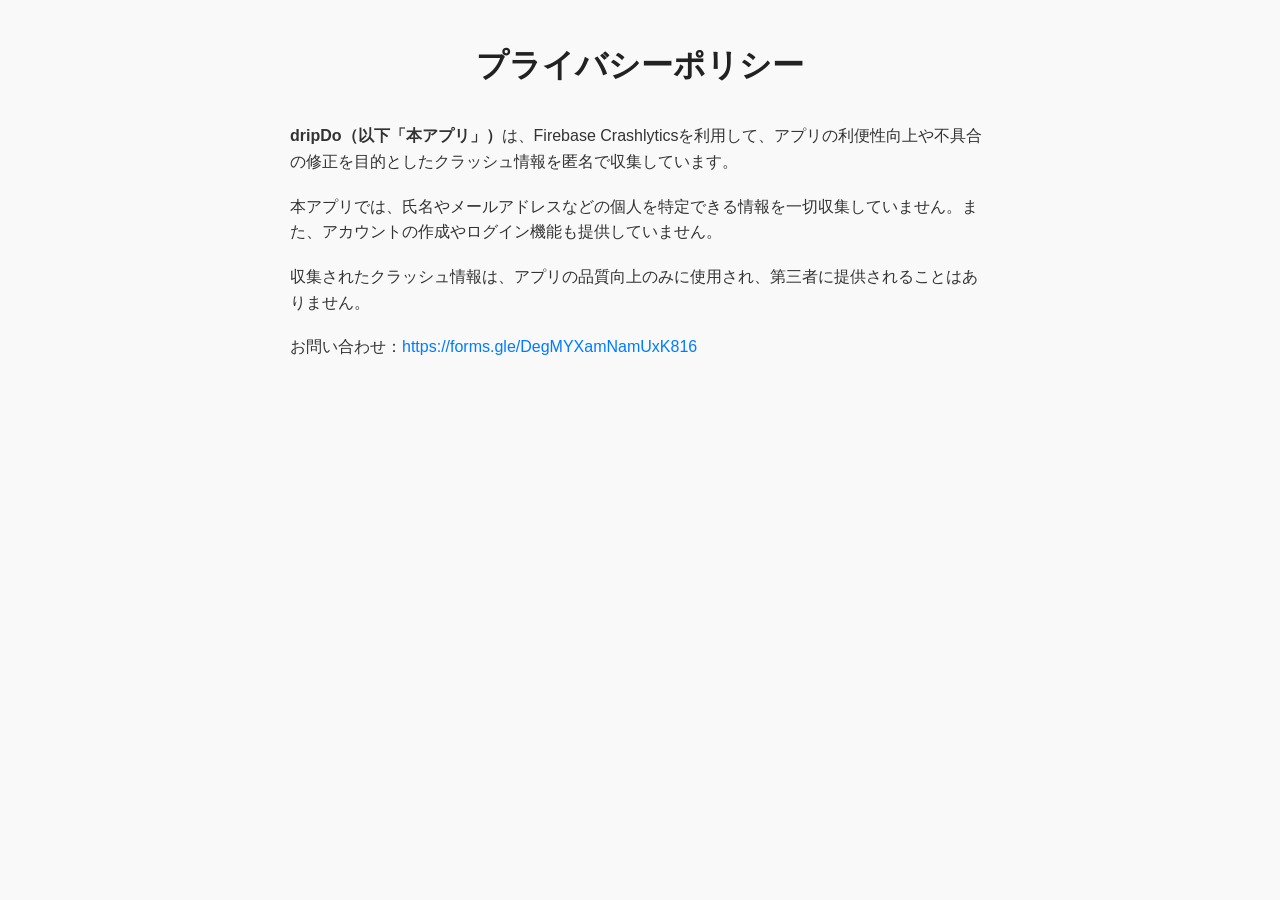
==== privacy-ja.html @ 41230b36 "Create privacy-ja.html" ====
<!DOCTYPE html>
<html lang="ja">
<head>
  <meta charset="UTF-8">
  <title>プライバシーポリシー | dripDo</title>
  <style>
    body {
      font-family: -apple-system, BlinkMacSystemFont, "Segoe UI", Roboto, "Helvetica Neue", sans-serif;
      max-width: 700px;
      margin: 40px auto;
      padding: 0 20px;
      line-height: 1.6;
      color: #333;
      background-color: #f9f9f9;
    }

    h1 {
      color: #222;
      font-size: 2em;
      margin-bottom: 1em;
      text-align: center;
    }

    p {
      margin-bottom: 1.2em;
    }

    a {
      color: #007BFF;
      text-decoration: none;
    }

    a:hover {
      text-decoration: underline;
    }
  </style>
</head>
<body>
  <h1>プライバシーポリシー</h1>
  <p><strong>dripDo（以下「本アプリ」）</strong>は、Firebase Crashlyticsを利用して、アプリの利便性向上や不具合の修正を目的としたクラッシュ情報を匿名で収集しています。</p>
  <p>本アプリでは、氏名やメールアドレスなどの個人を特定できる情報を一切収集していません。また、アカウントの作成やログイン機能も提供していません。</p>
  <p>収集されたクラッシュ情報は、アプリの品質向上のみに使用され、第三者に提供されることはありません。</p>
  <p>お問い合わせ：<a href="https://forms.gle/DegMYXamNamUxK816" target="_blank">https://forms.gle/DegMYXamNamUxK816</a></p>
</body>
</html>
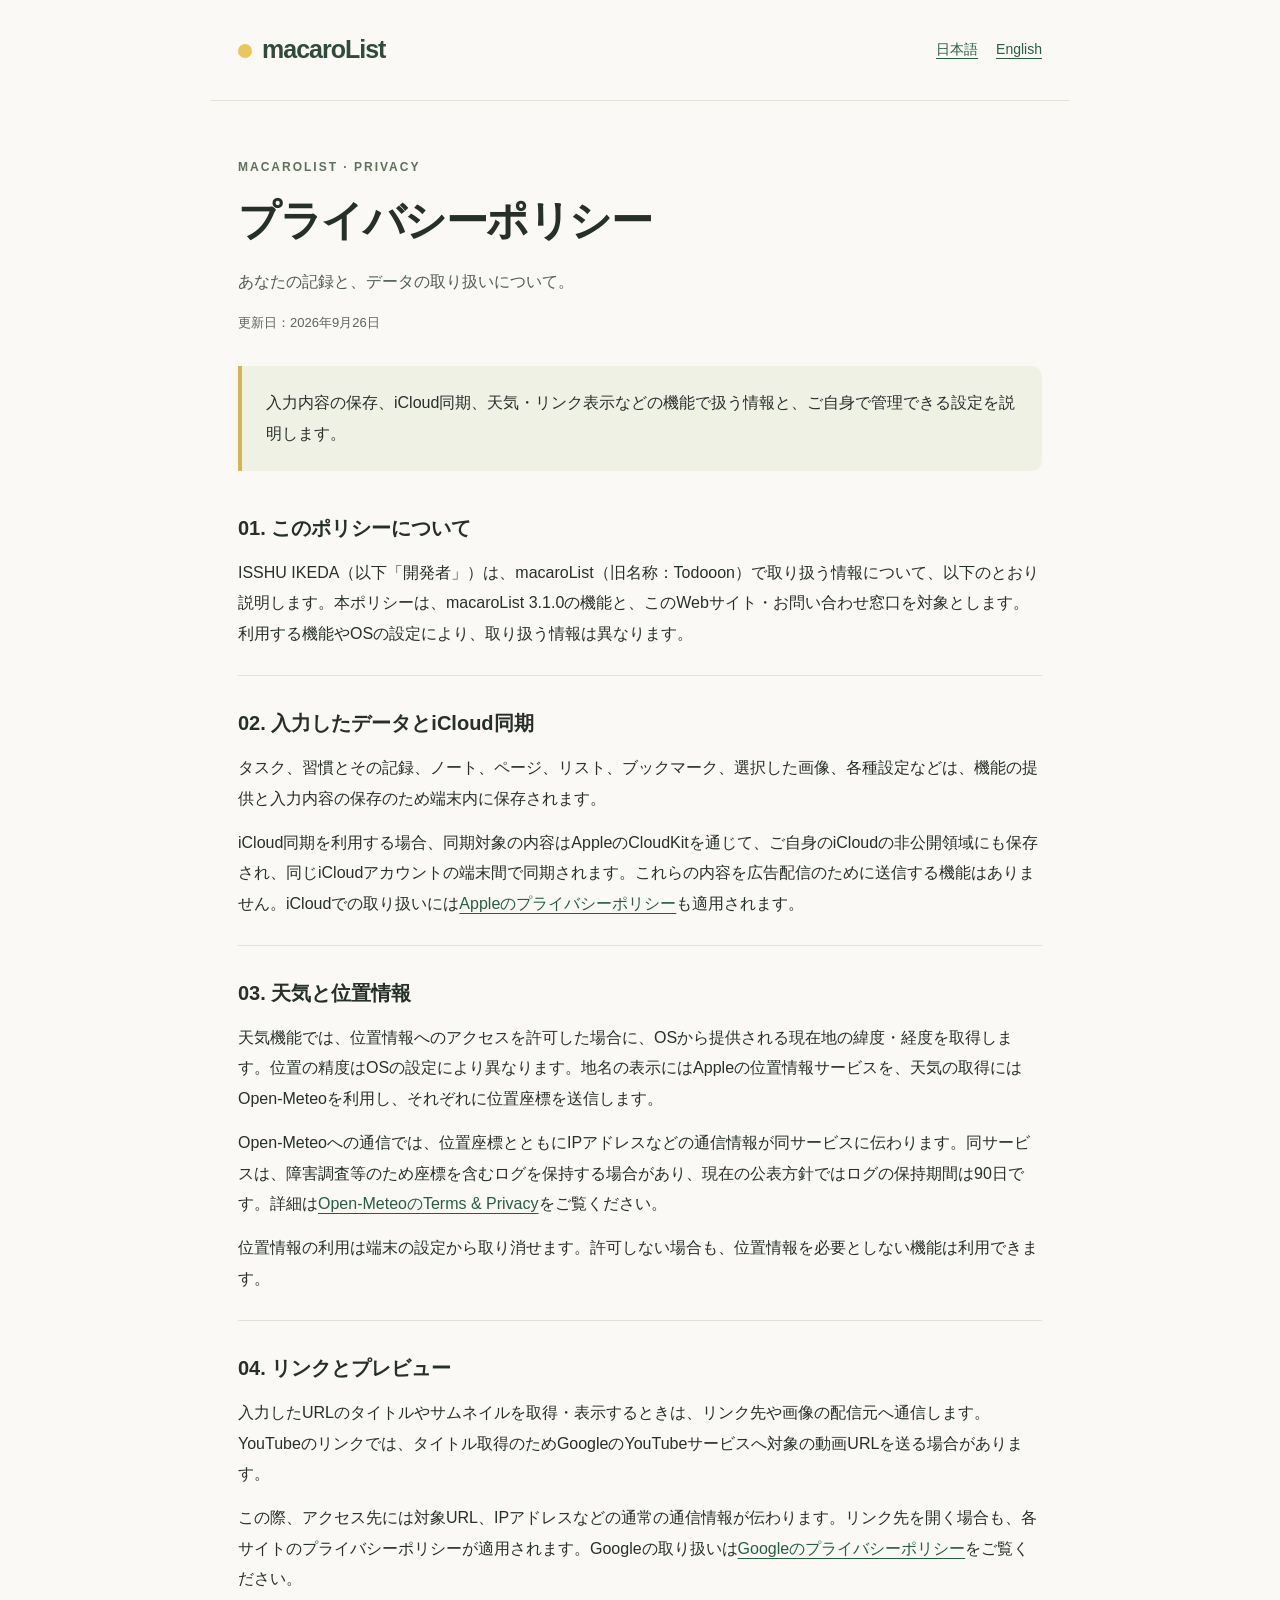
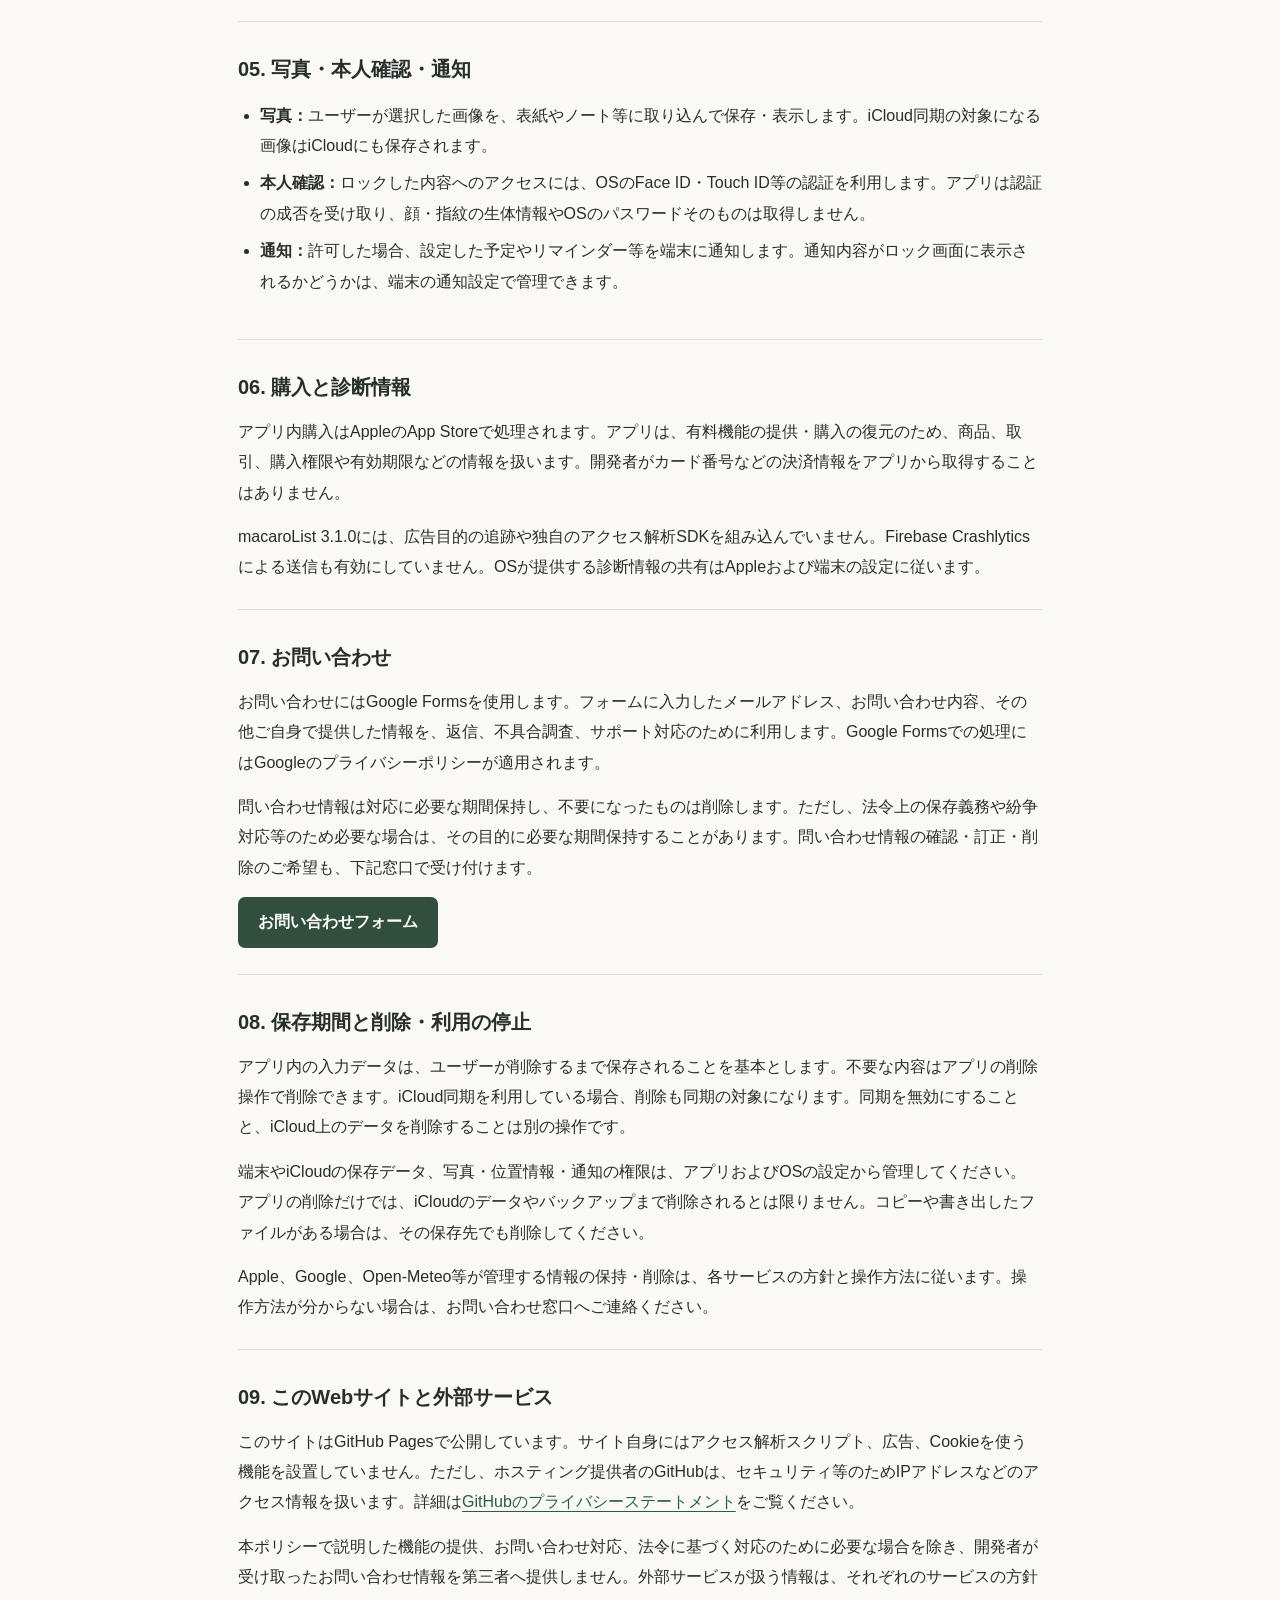
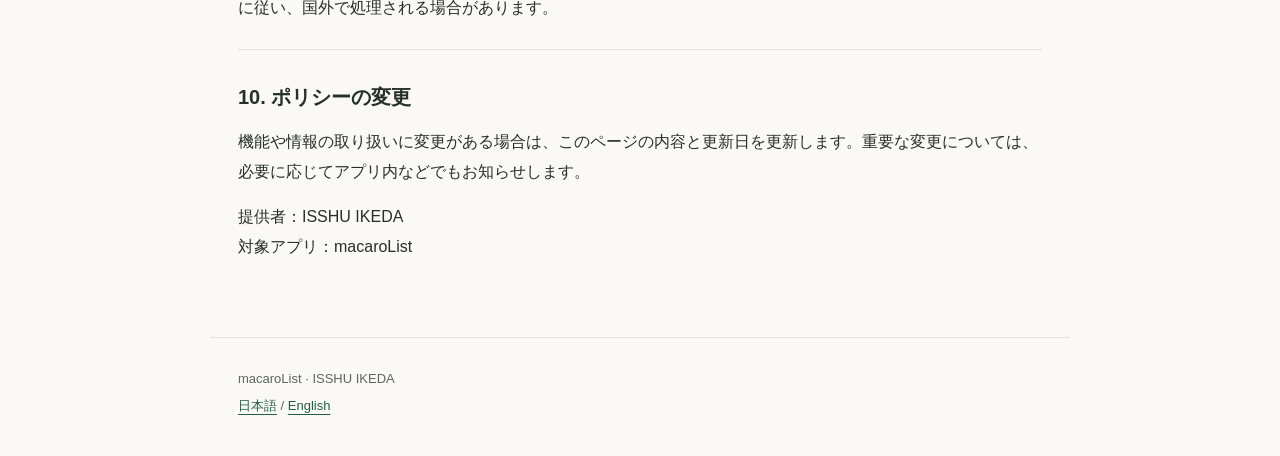
==== commit 0c59e4b5: "Restore Japanese App Store privacy policy URL" ====
--- a/privacy-ja.html
+++ b/privacy-ja.html
@@ -1,45 +1,12 @@
-<!DOCTYPE html>
-<html lang="ja">
-<head>
-  <meta charset="UTF-8">
-  <title>プライバシーポリシー | dripDo</title>
-  <style>
-    body {
-      font-family: -apple-system, BlinkMacSystemFont, "Segoe UI", Roboto, "Helvetica Neue", sans-serif;
-      max-width: 700px;
-      margin: 40px auto;
-      padding: 0 20px;
-      line-height: 1.6;
-      color: #333;
-      background-color: #f9f9f9;
-    }
-
-    h1 {
-      color: #222;
-      font-size: 2em;
-      margin-bottom: 1em;
-      text-align: center;
-    }
-
-    p {
-      margin-bottom: 1.2em;
-    }
-
-    a {
-      color: #007BFF;
-      text-decoration: none;
-    }
-
-    a:hover {
-      text-decoration: underline;
-    }
-  </style>
-</head>
-<body>
-  <h1>プライバシーポリシー</h1>
-  <p><strong>dripDo（以下「本アプリ」）</strong>は、Firebase Crashlyticsを利用して、アプリの利便性向上や不具合の修正を目的としたクラッシュ情報を匿名で収集しています。</p>
-  <p>本アプリでは、氏名やメールアドレスなどの個人を特定できる情報を一切収集していません。また、アカウントの作成やログイン機能も提供していません。</p>
-  <p>収集されたクラッシュ情報は、アプリの品質向上のみに使用され、第三者に提供されることはありません。</p>
-  <p>お問い合わせ：<a href="https://forms.gle/DegMYXamNamUxK816" target="_blank">https://forms.gle/DegMYXamNamUxK816</a></p>
-</body>
-</html>
+<!doctype html>
+<html lang="ja"><head><meta charset="utf-8"><meta name="viewport" content="width=device-width, initial-scale=1"><title>プライバシーポリシー | macaroList</title><meta name="description" content="入力内容の保存、iCloud同期、天気・リンク表示などの機能で扱う情報と、ご自身で管理できる設定を説明します。"><meta name="color-scheme" content="light"><link rel="canonical" href="https://featureike.github.io/"><link rel="alternate" hreflang="ja" href="https://featureike.github.io/"><link rel="alternate" hreflang="en" href="https://featureike.github.io/en/"><link rel="stylesheet" href="/style.css"></head>
+<body><header><a class="brand" href="/">macaroList</a><nav aria-label="Language"><a href="/" lang="ja" aria-current="page">日本語</a><a href="/en/" lang="en">English</a></nav></header><main><p class="eyebrow">MACAROLIST · PRIVACY</p><h1>プライバシーポリシー</h1><p class="intro">あなたの記録と、データの取り扱いについて。</p><p class="date"><time datetime="2026-09-26">更新日：2026年9月26日</time></p><aside class="summary"><p>入力内容の保存、iCloud同期、天気・リンク表示などの機能で扱う情報と、ご自身で管理できる設定を説明します。</p></aside><div class="sections"><section aria-labelledby="section-1"><h2 id="section-1">01. このポリシーについて</h2><p>ISSHU IKEDA（以下「開発者」）は、macaroList（旧名称：Todooon）で取り扱う情報について、以下のとおり説明します。本ポリシーは、macaroList 3.1.0の機能と、このWebサイト・お問い合わせ窓口を対象とします。利用する機能やOSの設定により、取り扱う情報は異なります。</p></section>
+<section aria-labelledby="section-2"><h2 id="section-2">02. 入力したデータとiCloud同期</h2><p>タスク、習慣とその記録、ノート、ページ、リスト、ブックマーク、選択した画像、各種設定などは、機能の提供と入力内容の保存のため端末内に保存されます。</p><p>iCloud同期を利用する場合、同期対象の内容はAppleのCloudKitを通じて、ご自身のiCloudの非公開領域にも保存され、同じiCloudアカウントの端末間で同期されます。これらの内容を広告配信のために送信する機能はありません。iCloudでの取り扱いには<a href="https://www.apple.com/legal/privacy/">Appleのプライバシーポリシー</a>も適用されます。</p></section>
+<section aria-labelledby="section-3"><h2 id="section-3">03. 天気と位置情報</h2><p>天気機能では、位置情報へのアクセスを許可した場合に、OSから提供される現在地の緯度・経度を取得します。位置の精度はOSの設定により異なります。地名の表示にはAppleの位置情報サービスを、天気の取得にはOpen-Meteoを利用し、それぞれに位置座標を送信します。</p><p>Open-Meteoへの通信では、位置座標とともにIPアドレスなどの通信情報が同サービスに伝わります。同サービスは、障害調査等のため座標を含むログを保持する場合があり、現在の公表方針ではログの保持期間は90日です。詳細は<a href="https://open-meteo.com/en/terms#privacy">Open-MeteoのTerms &amp; Privacy</a>をご覧ください。</p><p>位置情報の利用は端末の設定から取り消せます。許可しない場合も、位置情報を必要としない機能は利用できます。</p></section>
+<section aria-labelledby="section-4"><h2 id="section-4">04. リンクとプレビュー</h2><p>入力したURLのタイトルやサムネイルを取得・表示するときは、リンク先や画像の配信元へ通信します。YouTubeのリンクでは、タイトル取得のためGoogleのYouTubeサービスへ対象の動画URLを送る場合があります。</p><p>この際、アクセス先には対象URL、IPアドレスなどの通常の通信情報が伝わります。リンク先を開く場合も、各サイトのプライバシーポリシーが適用されます。Googleの取り扱いは<a href="https://policies.google.com/privacy">Googleのプライバシーポリシー</a>をご覧ください。</p></section>
+<section aria-labelledby="section-5"><h2 id="section-5">05. 写真・本人確認・通知</h2><ul><li><strong>写真：</strong>ユーザーが選択した画像を、表紙やノート等に取り込んで保存・表示します。iCloud同期の対象になる画像はiCloudにも保存されます。</li><li><strong>本人確認：</strong>ロックした内容へのアクセスには、OSのFace ID・Touch ID等の認証を利用します。アプリは認証の成否を受け取り、顔・指紋の生体情報やOSのパスワードそのものは取得しません。</li><li><strong>通知：</strong>許可した場合、設定した予定やリマインダー等を端末に通知します。通知内容がロック画面に表示されるかどうかは、端末の通知設定で管理できます。</li></ul></section>
+<section aria-labelledby="section-6"><h2 id="section-6">06. 購入と診断情報</h2><p>アプリ内購入はAppleのApp Storeで処理されます。アプリは、有料機能の提供・購入の復元のため、商品、取引、購入権限や有効期限などの情報を扱います。開発者がカード番号などの決済情報をアプリから取得することはありません。</p><p>macaroList 3.1.0には、広告目的の追跡や独自のアクセス解析SDKを組み込んでいません。Firebase Crashlyticsによる送信も有効にしていません。OSが提供する診断情報の共有はAppleおよび端末の設定に従います。</p></section>
+<section aria-labelledby="section-7"><h2 id="section-7">07. お問い合わせ</h2><p>お問い合わせにはGoogle Formsを使用します。フォームに入力したメールアドレス、お問い合わせ内容、その他ご自身で提供した情報を、返信、不具合調査、サポート対応のために利用します。Google Formsでの処理にはGoogleのプライバシーポリシーが適用されます。</p><p>問い合わせ情報は対応に必要な期間保持し、不要になったものは削除します。ただし、法令上の保存義務や紛争対応等のため必要な場合は、その目的に必要な期間保持することがあります。問い合わせ情報の確認・訂正・削除のご希望も、下記窓口で受け付けます。</p><p><a class="contact" href="https://forms.gle/9TYKWZFofBXPsy7x7">お問い合わせフォーム</a></p></section>
+<section aria-labelledby="section-8"><h2 id="section-8">08. 保存期間と削除・利用の停止</h2><p>アプリ内の入力データは、ユーザーが削除するまで保存されることを基本とします。不要な内容はアプリの削除操作で削除できます。iCloud同期を利用している場合、削除も同期の対象になります。同期を無効にすることと、iCloud上のデータを削除することは別の操作です。</p><p>端末やiCloudの保存データ、写真・位置情報・通知の権限は、アプリおよびOSの設定から管理してください。アプリの削除だけでは、iCloudのデータやバックアップまで削除されるとは限りません。コピーや書き出したファイルがある場合は、その保存先でも削除してください。</p><p>Apple、Google、Open-Meteo等が管理する情報の保持・削除は、各サービスの方針と操作方法に従います。操作方法が分からない場合は、お問い合わせ窓口へご連絡ください。</p></section>
+<section aria-labelledby="section-9"><h2 id="section-9">09. このWebサイトと外部サービス</h2><p>このサイトはGitHub Pagesで公開しています。サイト自身にはアクセス解析スクリプト、広告、Cookieを使う機能を設置していません。ただし、ホスティング提供者のGitHubは、セキュリティ等のためIPアドレスなどのアクセス情報を扱います。詳細は<a href="https://docs.github.com/en/site-policy/privacy-policies/github-general-privacy-statement">GitHubのプライバシーステートメント</a>をご覧ください。</p><p>本ポリシーで説明した機能の提供、お問い合わせ対応、法令に基づく対応のために必要な場合を除き、開発者が受け取ったお問い合わせ情報を第三者へ提供しません。外部サービスが扱う情報は、それぞれのサービスの方針に従い、国外で処理される場合があります。</p></section>
+<section aria-labelledby="section-10"><h2 id="section-10">10. ポリシーの変更</h2><p>機能や情報の取り扱いに変更がある場合は、このページの内容と更新日を更新します。重要な変更については、必要に応じてアプリ内などでもお知らせします。</p><p>提供者：ISSHU IKEDA<br>対象アプリ：macaroList</p></section></div></main><footer><p>macaroList · ISSHU IKEDA</p><p><a href="/">日本語</a> / <a href="/en/">English</a></p></footer></body></html>
--- a/style.css
+++ b/style.css
@@ -0,0 +1 @@
+*{box-sizing:border-box}html{scroll-behavior:smooth}body{margin:0;background:#faf9f5;color:#272f2b;font-family:-apple-system,BlinkMacSystemFont,"Segoe UI","Hiragino Sans","Noto Sans JP",sans-serif;line-height:1.9}a{color:#285d45;text-underline-offset:4px;overflow-wrap:anywhere}a:hover{color:#122f22}a:focus-visible{outline:3px solid #b27813;outline-offset:5px}header,main,footer{max-width:860px;margin:auto;padding:26px 28px}header{display:flex;align-items:center;justify-content:space-between;gap:20px;border-bottom:1px solid #dfe3da}.brand{font-size:25px;font-weight:750;letter-spacing:-1px;text-decoration:none;color:#314b3b}.brand:before{content:"";display:inline-block;width:14px;height:14px;background:#eac75e;border-radius:50%;margin-right:10px}nav{font-size:14px;display:flex;gap:18px}main{padding-top:55px;padding-bottom:48px}.eyebrow{font-size:12px;font-weight:700;letter-spacing:2px;color:#5f705d;margin:0 0 14px}h1{font-size:clamp(27px,5vw,42px);line-height:1.4;letter-spacing:-.035em;margin:0 0 16px}h2{font-size:20px;line-height:1.55;margin:0 0 14px}p{margin:0 0 14px}li{margin:7px 0}ul{padding-left:1.35em}.intro{color:#515c54;font-size:16px}.date{font-size:13px;color:#5c665e}.summary{background:#f0f1e5;border-left:4px solid #d1b652;padding:22px 24px;margin:30px 0 42px;border-radius:0 10px 10px 0}.summary p{margin:0}.sections{display:grid;gap:32px}section{border-bottom:1px solid #dfe3da;padding-bottom:26px}section:last-child{border:0}section p:last-child{margin-bottom:0}.contact{display:inline-block;padding:10px 20px;background:#314f3c;color:white;border-radius:7px;text-decoration:none;font-weight:600}.contact:hover{background:#203d2b;color:white}footer{font-size:13px;color:#5c665e;border-top:1px solid #dfe3da;padding-bottom:34px}footer p{margin:3px 0}@media(max-width:520px){header,main,footer{padding-left:21px;padding-right:21px}header{padding-top:19px;padding-bottom:19px}.brand{font-size:22px}nav{gap:12px}main{padding-top:34px}.summary{padding:18px}.sections{gap:25px}}@media(prefers-reduced-motion:reduce){html{scroll-behavior:auto}}@media print{body{background:white}header,main,footer{max-width:none}nav,.contact{display:none}main{padding-top:20px}section{break-inside:avoid}a{color:inherit}}
